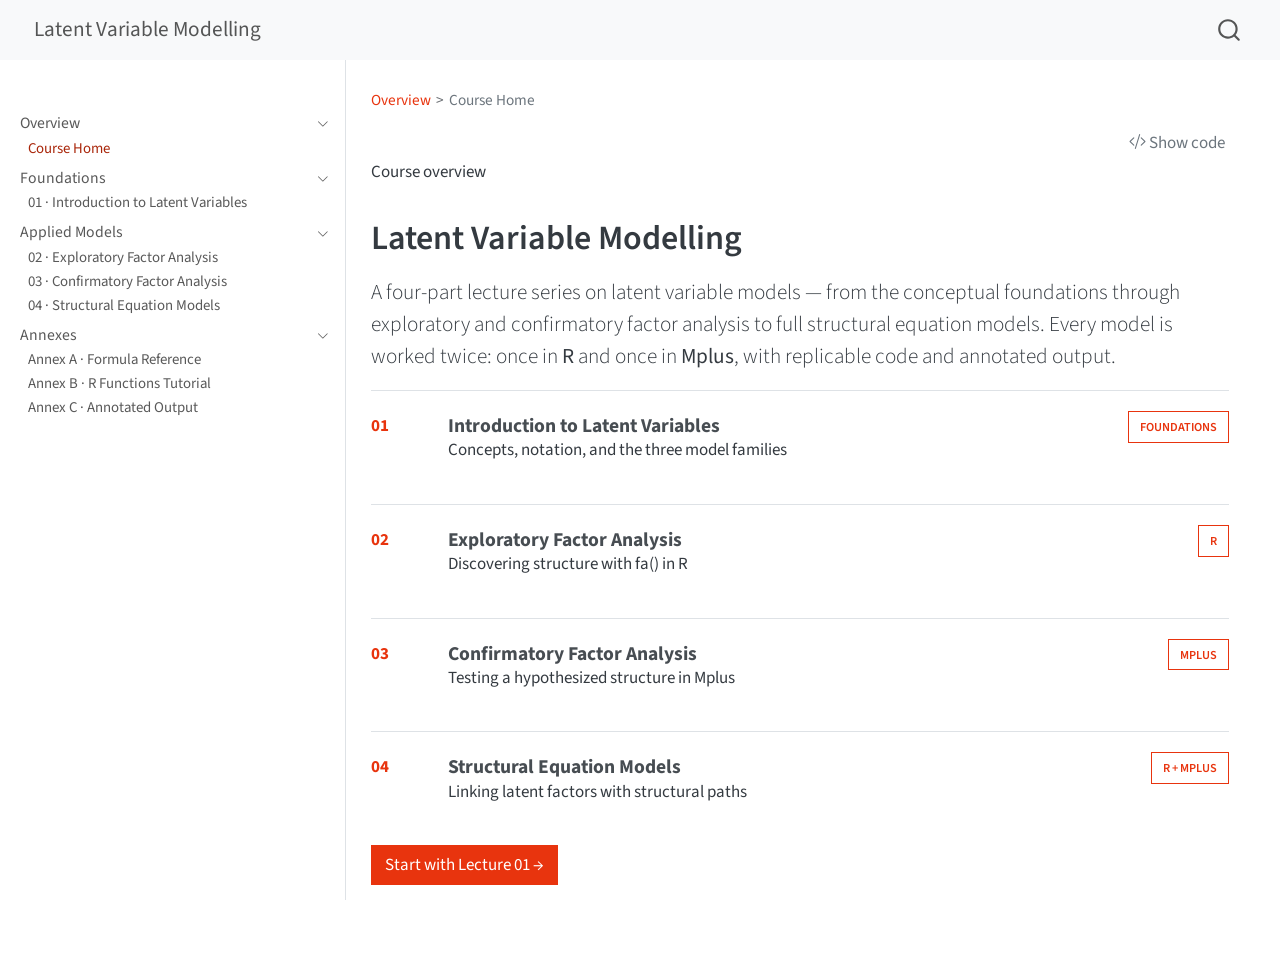
==== index.html @ f73e1066 "Built site for gh-pages" ====
<!DOCTYPE html>
<html xmlns="http://www.w3.org/1999/xhtml" lang="en" xml:lang="en"><head>

<meta charset="utf-8">
<meta name="generator" content="quarto-1.8.25">

<meta name="viewport" content="width=device-width, initial-scale=1.0, user-scalable=yes">


<title>Latent Variable Modelling</title>
<style>
code{white-space: pre-wrap;}
span.smallcaps{font-variant: small-caps;}
div.columns{display: flex; gap: min(4vw, 1.5em);}
div.column{flex: auto; overflow-x: auto;}
div.hanging-indent{margin-left: 1.5em; text-indent: -1.5em;}
ul.task-list{list-style: none;}
ul.task-list li input[type="checkbox"] {
  width: 0.8em;
  margin: 0 0.8em 0.2em -1em; /* quarto-specific, see https://github.com/quarto-dev/quarto-cli/issues/4556 */ 
  vertical-align: middle;
}
/* CSS for syntax highlighting */
html { -webkit-text-size-adjust: 100%; }
pre > code.sourceCode { white-space: pre; position: relative; }
pre > code.sourceCode > span { display: inline-block; line-height: 1.25; }
pre > code.sourceCode > span:empty { height: 1.2em; }
.sourceCode { overflow: visible; }
code.sourceCode > span { color: inherit; text-decoration: inherit; }
div.sourceCode { margin: 1em 0; }
pre.sourceCode { margin: 0; }
@media screen {
div.sourceCode { overflow: auto; }
}
@media print {
pre > code.sourceCode { white-space: pre-wrap; }
pre > code.sourceCode > span { text-indent: -5em; padding-left: 5em; }
}
pre.numberSource code
  { counter-reset: source-line 0; }
pre.numberSource code > span
  { position: relative; left: -4em; counter-increment: source-line; }
pre.numberSource code > span > a:first-child::before
  { content: counter(source-line);
    position: relative; left: -1em; text-align: right; vertical-align: baseline;
    border: none; display: inline-block;
    -webkit-touch-callout: none; -webkit-user-select: none;
    -khtml-user-select: none; -moz-user-select: none;
    -ms-user-select: none; user-select: none;
    padding: 0 4px; width: 4em;
  }
pre.numberSource { margin-left: 3em;  padding-left: 4px; }
div.sourceCode
  {   }
@media screen {
pre > code.sourceCode > span > a:first-child::before { text-decoration: underline; }
}
</style>


<script src="site_libs/quarto-nav/quarto-nav.js"></script>
<script src="site_libs/quarto-nav/headroom.min.js"></script>
<script src="site_libs/clipboard/clipboard.min.js"></script>
<script src="site_libs/quarto-search/autocomplete.umd.js"></script>
<script src="site_libs/quarto-search/fuse.min.js"></script>
<script src="site_libs/quarto-search/quarto-search.js"></script>
<meta name="quarto:offset" content="./">
<script src="site_libs/quarto-html/quarto.js" type="module"></script>
<script src="site_libs/quarto-html/tabsets/tabsets.js" type="module"></script>
<script src="site_libs/quarto-html/axe/axe-check.js" type="module"></script>
<script src="site_libs/quarto-html/popper.min.js"></script>
<script src="site_libs/quarto-html/tippy.umd.min.js"></script>
<script src="site_libs/quarto-html/anchor.min.js"></script>
<link href="site_libs/quarto-html/tippy.css" rel="stylesheet">
<link href="site_libs/quarto-html/quarto-syntax-highlighting-7b89279ff1a6dce999919e0e67d4d9ec.css" rel="stylesheet" id="quarto-text-highlighting-styles">
<script src="site_libs/bootstrap/bootstrap.min.js"></script>
<link href="site_libs/bootstrap/bootstrap-icons.css" rel="stylesheet">
<link href="site_libs/bootstrap/bootstrap-5a8a2046e66f82389673ed83b93da9f4.min.css" rel="stylesheet" append-hash="true" id="quarto-bootstrap" data-mode="light">
<script id="quarto-search-options" type="application/json">{
  "location": "navbar",
  "copy-button": false,
  "collapse-after": 3,
  "panel-placement": "end",
  "type": "overlay",
  "limit": 50,
  "keyboard-shortcut": [
    "f",
    "/",
    "s"
  ],
  "show-item-context": false,
  "language": {
    "search-no-results-text": "No results",
    "search-matching-documents-text": "matching documents",
    "search-copy-link-title": "Copy link to search",
    "search-hide-matches-text": "Hide additional matches",
    "search-more-match-text": "more match in this document",
    "search-more-matches-text": "more matches in this document",
    "search-clear-button-title": "Clear",
    "search-text-placeholder": "",
    "search-detached-cancel-button-title": "Cancel",
    "search-submit-button-title": "Submit",
    "search-label": "Search"
  }
}</script>


</head>

<body class="nav-sidebar docked nav-fixed fullcontent quarto-light">

<div id="quarto-search-results"></div>
  <header id="quarto-header" class="headroom fixed-top">
    <nav class="navbar navbar-expand-lg " data-bs-theme="dark">
      <div class="navbar-container container-fluid">
      <div class="navbar-brand-container mx-auto">
    <a href="./index.html" class="navbar-brand navbar-brand-logo">
    </a>
    <a class="navbar-brand" href="./index.html">
    <span class="navbar-title">Latent Variable Modelling</span>
    </a>
  </div>
        <div class="quarto-navbar-tools tools-end">
</div>
          <div id="quarto-search" class="" title="Search"></div>
      </div> <!-- /container-fluid -->
    </nav>
  <nav class="quarto-secondary-nav">
    <div class="container-fluid d-flex">
      <button type="button" class="quarto-btn-toggle btn" data-bs-toggle="collapse" role="button" data-bs-target=".quarto-sidebar-collapse-item" aria-controls="quarto-sidebar" aria-expanded="false" aria-label="Toggle sidebar navigation" onclick="if (window.quartoToggleHeadroom) { window.quartoToggleHeadroom(); }">
        <i class="bi bi-layout-text-sidebar-reverse"></i>
      </button>
        <nav class="quarto-page-breadcrumbs" aria-label="breadcrumb"><ol class="breadcrumb"><li class="breadcrumb-item"><a href="./index.html">Overview</a></li><li class="breadcrumb-item"><a href="./index.html">Course Home</a></li></ol></nav>
        <a class="flex-grow-1" role="navigation" data-bs-toggle="collapse" data-bs-target=".quarto-sidebar-collapse-item" aria-controls="quarto-sidebar" aria-expanded="false" aria-label="Toggle sidebar navigation" onclick="if (window.quartoToggleHeadroom) { window.quartoToggleHeadroom(); }">      
        </a>
    </div>
  </nav>
</header>
<!-- content -->
<div id="quarto-content" class="quarto-container page-columns page-rows-contents page-layout-article page-navbar">
<!-- sidebar -->
  <nav id="quarto-sidebar" class="sidebar collapse collapse-horizontal quarto-sidebar-collapse-item sidebar-navigation docked overflow-auto">
    <div class="pt-lg-2 mt-2 text-left sidebar-header">
      <a href="./index.html" class="sidebar-logo-link">
      </a>
      </div>
    <div class="sidebar-menu-container"> 
    <ul class="list-unstyled mt-1">
        <li class="sidebar-item sidebar-item-section">
      <div class="sidebar-item-container"> 
            <a class="sidebar-item-text sidebar-link text-start" data-bs-toggle="collapse" data-bs-target="#quarto-sidebar-section-1" role="navigation" aria-expanded="true">
 <span class="menu-text">Overview</span></a>
          <a class="sidebar-item-toggle text-start" data-bs-toggle="collapse" data-bs-target="#quarto-sidebar-section-1" role="navigation" aria-expanded="true" aria-label="Toggle section">
            <i class="bi bi-chevron-right ms-2"></i>
          </a> 
      </div>
      <ul id="quarto-sidebar-section-1" class="collapse list-unstyled sidebar-section depth1 show">  
          <li class="sidebar-item">
  <div class="sidebar-item-container"> 
  <a href="./index.html" class="sidebar-item-text sidebar-link active">
 <span class="menu-text">Course Home</span></a>
  </div>
</li>
      </ul>
  </li>
        <li class="sidebar-item sidebar-item-section">
      <div class="sidebar-item-container"> 
            <a class="sidebar-item-text sidebar-link text-start" data-bs-toggle="collapse" data-bs-target="#quarto-sidebar-section-2" role="navigation" aria-expanded="true">
 <span class="menu-text">Foundations</span></a>
          <a class="sidebar-item-toggle text-start" data-bs-toggle="collapse" data-bs-target="#quarto-sidebar-section-2" role="navigation" aria-expanded="true" aria-label="Toggle section">
            <i class="bi bi-chevron-right ms-2"></i>
          </a> 
      </div>
      <ul id="quarto-sidebar-section-2" class="collapse list-unstyled sidebar-section depth1 show">  
          <li class="sidebar-item">
  <div class="sidebar-item-container"> 
  <a href="./lectures/01-introduction.html" class="sidebar-item-text sidebar-link">
 <span class="menu-text">01 · Introduction to Latent Variables</span></a>
  </div>
</li>
      </ul>
  </li>
        <li class="sidebar-item sidebar-item-section">
      <div class="sidebar-item-container"> 
            <a class="sidebar-item-text sidebar-link text-start" data-bs-toggle="collapse" data-bs-target="#quarto-sidebar-section-3" role="navigation" aria-expanded="true">
 <span class="menu-text">Applied Models</span></a>
          <a class="sidebar-item-toggle text-start" data-bs-toggle="collapse" data-bs-target="#quarto-sidebar-section-3" role="navigation" aria-expanded="true" aria-label="Toggle section">
            <i class="bi bi-chevron-right ms-2"></i>
          </a> 
      </div>
      <ul id="quarto-sidebar-section-3" class="collapse list-unstyled sidebar-section depth1 show">  
          <li class="sidebar-item">
  <div class="sidebar-item-container"> 
  <a href="./lectures/02-efa.html" class="sidebar-item-text sidebar-link">
 <span class="menu-text">02 · Exploratory Factor Analysis</span></a>
  </div>
</li>
          <li class="sidebar-item">
  <div class="sidebar-item-container"> 
  <a href="./lectures/03-cfa.html" class="sidebar-item-text sidebar-link">
 <span class="menu-text">03 · Confirmatory Factor Analysis</span></a>
  </div>
</li>
          <li class="sidebar-item">
  <div class="sidebar-item-container"> 
  <a href="./lectures/04-sem.html" class="sidebar-item-text sidebar-link">
 <span class="menu-text">04 · Structural Equation Models</span></a>
  </div>
</li>
      </ul>
  </li>
        <li class="sidebar-item sidebar-item-section">
      <div class="sidebar-item-container"> 
            <a class="sidebar-item-text sidebar-link text-start" data-bs-toggle="collapse" data-bs-target="#quarto-sidebar-section-4" role="navigation" aria-expanded="true">
 <span class="menu-text">Annexes</span></a>
          <a class="sidebar-item-toggle text-start" data-bs-toggle="collapse" data-bs-target="#quarto-sidebar-section-4" role="navigation" aria-expanded="true" aria-label="Toggle section">
            <i class="bi bi-chevron-right ms-2"></i>
          </a> 
      </div>
      <ul id="quarto-sidebar-section-4" class="collapse list-unstyled sidebar-section depth1 show">  
          <li class="sidebar-item">
  <div class="sidebar-item-container"> 
  <a href="./annexes/a-formulas.html" class="sidebar-item-text sidebar-link">
 <span class="menu-text">Annex A · Formula Reference</span></a>
  </div>
</li>
          <li class="sidebar-item">
  <div class="sidebar-item-container"> 
  <a href="./annexes/b-r-functions.html" class="sidebar-item-text sidebar-link">
 <span class="menu-text">Annex B · R Functions Tutorial</span></a>
  </div>
</li>
          <li class="sidebar-item">
  <div class="sidebar-item-container"> 
  <a href="./annexes/c-annotated-output.html" class="sidebar-item-text sidebar-link">
 <span class="menu-text">Annex C · Annotated Output</span></a>
  </div>
</li>
      </ul>
  </li>
    </ul>
    </div>
</nav>
<div id="quarto-sidebar-glass" class="quarto-sidebar-collapse-item" data-bs-toggle="collapse" data-bs-target=".quarto-sidebar-collapse-item"></div>
<!-- margin-sidebar -->
    
<!-- main -->
<main class="content" id="quarto-document-content"><header id="title-block-header" class="quarto-title-block"><nav class="quarto-page-breadcrumbs quarto-title-breadcrumbs d-none d-lg-block" aria-label="breadcrumb"><ol class="breadcrumb"><li class="breadcrumb-item"><a href="./index.html">Overview</a></li><li class="breadcrumb-item"><a href="./index.html">Course Home</a></li></ol></nav><h1 class="title display-7"></h1></header><div class="quarto-title-block"><div class="quarto-title-tools-only"><button type="button" class="btn code-tools-button" id="quarto-code-tools-source"><i class="bi"></i> Show code</button></div></div>




<p><span class="kicker">Course overview</span></p>
<section id="latent-variable-modelling" class="level1 course-title unnumbered">
<h1 class="course-title unnumbered">Latent Variable Modelling</h1>
<div class="lead">
<p>A four-part lecture series on latent variable models — from the conceptual foundations through exploratory and confirmatory factor analysis to full structural equation models. Every model is worked twice: once in <strong>R</strong> and once in <strong>Mplus</strong>, with replicable code and annotated output.</p>
</div>
<div class="lecture-list">
<div class="lecture">
<p><span class="lecture-num">01</span></p>
<section id="introduction-to-latent-variables" class="level4 lecture-body">
<h4 class="anchored" data-anchor-id="introduction-to-latent-variables"><a href="./lectures/01-introduction.html">Introduction to Latent Variables</a></h4>
<p>Concepts, notation, and the three model families</p>
</section>
<p><span class="tag">Foundations</span></p>
</div>
<div class="lecture">
<p><span class="lecture-num">02</span></p>
<section id="exploratory-factor-analysis" class="level4 lecture-body">
<h4 class="anchored" data-anchor-id="exploratory-factor-analysis"><a href="./lectures/02-efa.html">Exploratory Factor Analysis</a></h4>
<p>Discovering structure with fa() in R</p>
</section>
<p><span class="tag">R</span></p>
</div>
<div class="lecture">
<p><span class="lecture-num">03</span></p>
<section id="confirmatory-factor-analysis" class="level4 lecture-body">
<h4 class="anchored" data-anchor-id="confirmatory-factor-analysis"><a href="./lectures/03-cfa.html">Confirmatory Factor Analysis</a></h4>
<p>Testing a hypothesized structure in Mplus</p>
</section>
<p><span class="tag">Mplus</span></p>
</div>
<div class="lecture">
<p><span class="lecture-num">04</span></p>
<section id="structural-equation-models" class="level4 lecture-body">
<h4 class="anchored" data-anchor-id="structural-equation-models"><a href="./lectures/04-sem.html">Structural Equation Models</a></h4>
<p>Linking latent factors with structural paths</p>
</section>
<p><span class="tag">R + Mplus</span></p>
</div>
</div>
<p><a href="./lectures/01-introduction.html" class="btn btn-primary">Start with Lecture 01 →</a></p>


<!-- -->

</section>

</main> <!-- /main -->
<script id="quarto-html-after-body" type="application/javascript">
  window.document.addEventListener("DOMContentLoaded", function (event) {
    const icon = "";
    const anchorJS = new window.AnchorJS();
    anchorJS.options = {
      placement: 'right',
      icon: icon
    };
    anchorJS.add('.anchored');
    const isCodeAnnotation = (el) => {
      for (const clz of el.classList) {
        if (clz.startsWith('code-annotation-')) {                     
          return true;
        }
      }
      return false;
    }
    const onCopySuccess = function(e) {
      // button target
      const button = e.trigger;
      // don't keep focus
      button.blur();
      // flash "checked"
      button.classList.add('code-copy-button-checked');
      var currentTitle = button.getAttribute("title");
      button.setAttribute("title", "Copied!");
      let tooltip;
      if (window.bootstrap) {
        button.setAttribute("data-bs-toggle", "tooltip");
        button.setAttribute("data-bs-placement", "left");
        button.setAttribute("data-bs-title", "Copied!");
        tooltip = new bootstrap.Tooltip(button, 
          { trigger: "manual", 
            customClass: "code-copy-button-tooltip",
            offset: [0, -8]});
        tooltip.show();    
      }
      setTimeout(function() {
        if (tooltip) {
          tooltip.hide();
          button.removeAttribute("data-bs-title");
          button.removeAttribute("data-bs-toggle");
          button.removeAttribute("data-bs-placement");
        }
        button.setAttribute("title", currentTitle);
        button.classList.remove('code-copy-button-checked');
      }, 1000);
      // clear code selection
      e.clearSelection();
    }
    const getTextToCopy = function(trigger) {
      const outerScaffold = trigger.parentElement.cloneNode(true);
      const codeEl = outerScaffold.querySelector('code');
      for (const childEl of codeEl.children) {
        if (isCodeAnnotation(childEl)) {
          childEl.remove();
        }
      }
      return codeEl.innerText;
    }
    const clipboard = new window.ClipboardJS('.code-copy-button:not([data-in-quarto-modal])', {
      text: getTextToCopy
    });
    clipboard.on('success', onCopySuccess);
    if (window.document.getElementById('quarto-embedded-source-code-modal')) {
      const clipboardModal = new window.ClipboardJS('.code-copy-button[data-in-quarto-modal]', {
        text: getTextToCopy,
        container: window.document.getElementById('quarto-embedded-source-code-modal')
      });
      clipboardModal.on('success', onCopySuccess);
    }
    const viewSource = window.document.getElementById('quarto-view-source') ||
                       window.document.getElementById('quarto-code-tools-source');
    if (viewSource) {
      const sourceUrl = viewSource.getAttribute("data-quarto-source-url");
      viewSource.addEventListener("click", function(e) {
        if (sourceUrl) {
          // rstudio viewer pane
          if (/\bcapabilities=\b/.test(window.location)) {
            window.open(sourceUrl);
          } else {
            window.location.href = sourceUrl;
          }
        } else {
          const modal = new bootstrap.Modal(document.getElementById('quarto-embedded-source-code-modal'));
          modal.show();
        }
        return false;
      });
    }
    function toggleCodeHandler(show) {
      return function(e) {
        const detailsSrc = window.document.querySelectorAll(".cell > details > .sourceCode");
        for (let i=0; i<detailsSrc.length; i++) {
          const details = detailsSrc[i].parentElement;
          if (show) {
            details.open = true;
          } else {
            details.removeAttribute("open");
          }
        }
        const cellCodeDivs = window.document.querySelectorAll(".cell > .sourceCode");
        const fromCls = show ? "hidden" : "unhidden";
        const toCls = show ? "unhidden" : "hidden";
        for (let i=0; i<cellCodeDivs.length; i++) {
          const codeDiv = cellCodeDivs[i];
          if (codeDiv.classList.contains(fromCls)) {
            codeDiv.classList.remove(fromCls);
            codeDiv.classList.add(toCls);
          } 
        }
        return false;
      }
    }
    const hideAllCode = window.document.getElementById("quarto-hide-all-code");
    if (hideAllCode) {
      hideAllCode.addEventListener("click", toggleCodeHandler(false));
    }
    const showAllCode = window.document.getElementById("quarto-show-all-code");
    if (showAllCode) {
      showAllCode.addEventListener("click", toggleCodeHandler(true));
    }
      var localhostRegex = new RegExp(/^(?:http|https):\/\/localhost\:?[0-9]*\//);
      var mailtoRegex = new RegExp(/^mailto:/);
        var filterRegex = new RegExp('/' + window.location.host + '/');
      var isInternal = (href) => {
          return filterRegex.test(href) || localhostRegex.test(href) || mailtoRegex.test(href);
      }
      // Inspect non-navigation links and adorn them if external
     var links = window.document.querySelectorAll('a[href]:not(.nav-link):not(.navbar-brand):not(.toc-action):not(.sidebar-link):not(.sidebar-item-toggle):not(.pagination-link):not(.no-external):not([aria-hidden]):not(.dropdown-item):not(.quarto-navigation-tool):not(.about-link)');
      for (var i=0; i<links.length; i++) {
        const link = links[i];
        if (!isInternal(link.href)) {
          // undo the damage that might have been done by quarto-nav.js in the case of
          // links that we want to consider external
          if (link.dataset.originalHref !== undefined) {
            link.href = link.dataset.originalHref;
          }
        }
      }
    function tippyHover(el, contentFn, onTriggerFn, onUntriggerFn) {
      const config = {
        allowHTML: true,
        maxWidth: 500,
        delay: 100,
        arrow: false,
        appendTo: function(el) {
            return el.parentElement;
        },
        interactive: true,
        interactiveBorder: 10,
        theme: 'quarto',
        placement: 'bottom-start',
      };
      if (contentFn) {
        config.content = contentFn;
      }
      if (onTriggerFn) {
        config.onTrigger = onTriggerFn;
      }
      if (onUntriggerFn) {
        config.onUntrigger = onUntriggerFn;
      }
      window.tippy(el, config); 
    }
    const noterefs = window.document.querySelectorAll('a[role="doc-noteref"]');
    for (var i=0; i<noterefs.length; i++) {
      const ref = noterefs[i];
      tippyHover(ref, function() {
        // use id or data attribute instead here
        let href = ref.getAttribute('data-footnote-href') || ref.getAttribute('href');
        try { href = new URL(href).hash; } catch {}
        const id = href.replace(/^#\/?/, "");
        const note = window.document.getElementById(id);
        if (note) {
          return note.innerHTML;
        } else {
          return "";
        }
      });
    }
    const xrefs = window.document.querySelectorAll('a.quarto-xref');
    const processXRef = (id, note) => {
      // Strip column container classes
      const stripColumnClz = (el) => {
        el.classList.remove("page-full", "page-columns");
        if (el.children) {
          for (const child of el.children) {
            stripColumnClz(child);
          }
        }
      }
      stripColumnClz(note)
      if (id === null || id.startsWith('sec-')) {
        // Special case sections, only their first couple elements
        const container = document.createElement("div");
        if (note.children && note.children.length > 2) {
          container.appendChild(note.children[0].cloneNode(true));
          for (let i = 1; i < note.children.length; i++) {
            const child = note.children[i];
            if (child.tagName === "P" && child.innerText === "") {
              continue;
            } else {
              container.appendChild(child.cloneNode(true));
              break;
            }
          }
          if (window.Quarto?.typesetMath) {
            window.Quarto.typesetMath(container);
          }
          return container.innerHTML
        } else {
          if (window.Quarto?.typesetMath) {
            window.Quarto.typesetMath(note);
          }
          return note.innerHTML;
        }
      } else {
        // Remove any anchor links if they are present
        const anchorLink = note.querySelector('a.anchorjs-link');
        if (anchorLink) {
          anchorLink.remove();
        }
        if (window.Quarto?.typesetMath) {
          window.Quarto.typesetMath(note);
        }
        if (note.classList.contains("callout")) {
          return note.outerHTML;
        } else {
          return note.innerHTML;
        }
      }
    }
    for (var i=0; i<xrefs.length; i++) {
      const xref = xrefs[i];
      tippyHover(xref, undefined, function(instance) {
        instance.disable();
        let url = xref.getAttribute('href');
        let hash = undefined; 
        if (url.startsWith('#')) {
          hash = url;
        } else {
          try { hash = new URL(url).hash; } catch {}
        }
        if (hash) {
          const id = hash.replace(/^#\/?/, "");
          const note = window.document.getElementById(id);
          if (note !== null) {
            try {
              const html = processXRef(id, note.cloneNode(true));
              instance.setContent(html);
            } finally {
              instance.enable();
              instance.show();
            }
          } else {
            // See if we can fetch this
            fetch(url.split('#')[0])
            .then(res => res.text())
            .then(html => {
              const parser = new DOMParser();
              const htmlDoc = parser.parseFromString(html, "text/html");
              const note = htmlDoc.getElementById(id);
              if (note !== null) {
                const html = processXRef(id, note);
                instance.setContent(html);
              } 
            }).finally(() => {
              instance.enable();
              instance.show();
            });
          }
        } else {
          // See if we can fetch a full url (with no hash to target)
          // This is a special case and we should probably do some content thinning / targeting
          fetch(url)
          .then(res => res.text())
          .then(html => {
            const parser = new DOMParser();
            const htmlDoc = parser.parseFromString(html, "text/html");
            const note = htmlDoc.querySelector('main.content');
            if (note !== null) {
              // This should only happen for chapter cross references
              // (since there is no id in the URL)
              // remove the first header
              if (note.children.length > 0 && note.children[0].tagName === "HEADER") {
                note.children[0].remove();
              }
              const html = processXRef(null, note);
              instance.setContent(html);
            } 
          }).finally(() => {
            instance.enable();
            instance.show();
          });
        }
      }, function(instance) {
      });
    }
        let selectedAnnoteEl;
        const selectorForAnnotation = ( cell, annotation) => {
          let cellAttr = 'data-code-cell="' + cell + '"';
          let lineAttr = 'data-code-annotation="' +  annotation + '"';
          const selector = 'span[' + cellAttr + '][' + lineAttr + ']';
          return selector;
        }
        const selectCodeLines = (annoteEl) => {
          const doc = window.document;
          const targetCell = annoteEl.getAttribute("data-target-cell");
          const targetAnnotation = annoteEl.getAttribute("data-target-annotation");
          const annoteSpan = window.document.querySelector(selectorForAnnotation(targetCell, targetAnnotation));
          const lines = annoteSpan.getAttribute("data-code-lines").split(",");
          const lineIds = lines.map((line) => {
            return targetCell + "-" + line;
          })
          let top = null;
          let height = null;
          let parent = null;
          if (lineIds.length > 0) {
              //compute the position of the single el (top and bottom and make a div)
              const el = window.document.getElementById(lineIds[0]);
              top = el.offsetTop;
              height = el.offsetHeight;
              parent = el.parentElement.parentElement;
            if (lineIds.length > 1) {
              const lastEl = window.document.getElementById(lineIds[lineIds.length - 1]);
              const bottom = lastEl.offsetTop + lastEl.offsetHeight;
              height = bottom - top;
            }
            if (top !== null && height !== null && parent !== null) {
              // cook up a div (if necessary) and position it 
              let div = window.document.getElementById("code-annotation-line-highlight");
              if (div === null) {
                div = window.document.createElement("div");
                div.setAttribute("id", "code-annotation-line-highlight");
                div.style.position = 'absolute';
                parent.appendChild(div);
              }
              div.style.top = top - 2 + "px";
              div.style.height = height + 4 + "px";
              div.style.left = 0;
              let gutterDiv = window.document.getElementById("code-annotation-line-highlight-gutter");
              if (gutterDiv === null) {
                gutterDiv = window.document.createElement("div");
                gutterDiv.setAttribute("id", "code-annotation-line-highlight-gutter");
                gutterDiv.style.position = 'absolute';
                const codeCell = window.document.getElementById(targetCell);
                const gutter = codeCell.querySelector('.code-annotation-gutter');
                gutter.appendChild(gutterDiv);
              }
              gutterDiv.style.top = top - 2 + "px";
              gutterDiv.style.height = height + 4 + "px";
            }
            selectedAnnoteEl = annoteEl;
          }
        };
        const unselectCodeLines = () => {
          const elementsIds = ["code-annotation-line-highlight", "code-annotation-line-highlight-gutter"];
          elementsIds.forEach((elId) => {
            const div = window.document.getElementById(elId);
            if (div) {
              div.remove();
            }
          });
          selectedAnnoteEl = undefined;
        };
          // Handle positioning of the toggle
      window.addEventListener(
        "resize",
        throttle(() => {
          elRect = undefined;
          if (selectedAnnoteEl) {
            selectCodeLines(selectedAnnoteEl);
          }
        }, 10)
      );
      function throttle(fn, ms) {
      let throttle = false;
      let timer;
        return (...args) => {
          if(!throttle) { // first call gets through
              fn.apply(this, args);
              throttle = true;
          } else { // all the others get throttled
              if(timer) clearTimeout(timer); // cancel #2
              timer = setTimeout(() => {
                fn.apply(this, args);
                timer = throttle = false;
              }, ms);
          }
        };
      }
        // Attach click handler to the DT
        const annoteDls = window.document.querySelectorAll('dt[data-target-cell]');
        for (const annoteDlNode of annoteDls) {
          annoteDlNode.addEventListener('click', (event) => {
            const clickedEl = event.target;
            if (clickedEl !== selectedAnnoteEl) {
              unselectCodeLines();
              const activeEl = window.document.querySelector('dt[data-target-cell].code-annotation-active');
              if (activeEl) {
                activeEl.classList.remove('code-annotation-active');
              }
              selectCodeLines(clickedEl);
              clickedEl.classList.add('code-annotation-active');
            } else {
              // Unselect the line
              unselectCodeLines();
              clickedEl.classList.remove('code-annotation-active');
            }
          });
        }
    const findCites = (el) => {
      const parentEl = el.parentElement;
      if (parentEl) {
        const cites = parentEl.dataset.cites;
        if (cites) {
          return {
            el,
            cites: cites.split(' ')
          };
        } else {
          return findCites(el.parentElement)
        }
      } else {
        return undefined;
      }
    };
    var bibliorefs = window.document.querySelectorAll('a[role="doc-biblioref"]');
    for (var i=0; i<bibliorefs.length; i++) {
      const ref = bibliorefs[i];
      const citeInfo = findCites(ref);
      if (citeInfo) {
        tippyHover(citeInfo.el, function() {
          var popup = window.document.createElement('div');
          citeInfo.cites.forEach(function(cite) {
            var citeDiv = window.document.createElement('div');
            citeDiv.classList.add('hanging-indent');
            citeDiv.classList.add('csl-entry');
            var biblioDiv = window.document.getElementById('ref-' + cite);
            if (biblioDiv) {
              citeDiv.innerHTML = biblioDiv.innerHTML;
            }
            popup.appendChild(citeDiv);
          });
          return popup.innerHTML;
        });
      }
    }
  });
  </script><div class="modal fade" id="quarto-embedded-source-code-modal" tabindex="-1" aria-labelledby="quarto-embedded-source-code-modal-label" aria-hidden="true"><div class="modal-dialog modal-dialog-scrollable"><div class="modal-content"><div class="modal-header"><h5 class="modal-title" id="quarto-embedded-source-code-modal-label">Source Code</h5><button class="btn-close" data-bs-dismiss="modal"></button></div><div class="modal-body"><div class="">
<div class="code-copy-outer-scaffold"><div class="sourceCode" id="cb1" data-shortcodes="false"><pre class="sourceCode markdown code-with-copy"><code class="sourceCode markdown"><span id="cb1-1"><a href="#cb1-1" aria-hidden="true" tabindex="-1"></a><span class="co">---</span></span>
<span id="cb1-2"><a href="#cb1-2" aria-hidden="true" tabindex="-1"></a><span class="an">toc:</span><span class="co"> false</span></span>
<span id="cb1-3"><a href="#cb1-3" aria-hidden="true" tabindex="-1"></a><span class="co">---</span></span>
<span id="cb1-4"><a href="#cb1-4" aria-hidden="true" tabindex="-1"></a></span>
<span id="cb1-5"><a href="#cb1-5" aria-hidden="true" tabindex="-1"></a><span class="co">[</span><span class="ot">Course overview</span><span class="co">]</span>{.kicker}</span>
<span id="cb1-6"><a href="#cb1-6" aria-hidden="true" tabindex="-1"></a></span>
<span id="cb1-7"><a href="#cb1-7" aria-hidden="true" tabindex="-1"></a><span class="fu"># Latent Variable Modelling {.course-title .unnumbered}</span></span>
<span id="cb1-8"><a href="#cb1-8" aria-hidden="true" tabindex="-1"></a></span>
<span id="cb1-9"><a href="#cb1-9" aria-hidden="true" tabindex="-1"></a>::: {.lead}</span>
<span id="cb1-10"><a href="#cb1-10" aria-hidden="true" tabindex="-1"></a>A four-part lecture series on latent variable models — from the conceptual</span>
<span id="cb1-11"><a href="#cb1-11" aria-hidden="true" tabindex="-1"></a>foundations through exploratory and confirmatory factor analysis to full</span>
<span id="cb1-12"><a href="#cb1-12" aria-hidden="true" tabindex="-1"></a>structural equation models. Every model is worked twice: once in **R** and once</span>
<span id="cb1-13"><a href="#cb1-13" aria-hidden="true" tabindex="-1"></a>in **Mplus**, with replicable code and annotated output.</span>
<span id="cb1-14"><a href="#cb1-14" aria-hidden="true" tabindex="-1"></a>:::</span>
<span id="cb1-15"><a href="#cb1-15" aria-hidden="true" tabindex="-1"></a></span>
<span id="cb1-16"><a href="#cb1-16" aria-hidden="true" tabindex="-1"></a>::: {.lecture-list}</span>
<span id="cb1-17"><a href="#cb1-17" aria-hidden="true" tabindex="-1"></a></span>
<span id="cb1-18"><a href="#cb1-18" aria-hidden="true" tabindex="-1"></a>:::: {.lecture}</span>
<span id="cb1-19"><a href="#cb1-19" aria-hidden="true" tabindex="-1"></a><span class="co">[</span><span class="ot">01</span><span class="co">]</span>{.lecture-num}</span>
<span id="cb1-20"><a href="#cb1-20" aria-hidden="true" tabindex="-1"></a></span>
<span id="cb1-21"><a href="#cb1-21" aria-hidden="true" tabindex="-1"></a>::: {.lecture-body}</span>
<span id="cb1-22"><a href="#cb1-22" aria-hidden="true" tabindex="-1"></a><span class="fu">#### [Introduction to Latent Variables](lectures/01-introduction.qmd)</span></span>
<span id="cb1-23"><a href="#cb1-23" aria-hidden="true" tabindex="-1"></a>Concepts, notation, and the three model families</span>
<span id="cb1-24"><a href="#cb1-24" aria-hidden="true" tabindex="-1"></a>:::</span>
<span id="cb1-25"><a href="#cb1-25" aria-hidden="true" tabindex="-1"></a></span>
<span id="cb1-26"><a href="#cb1-26" aria-hidden="true" tabindex="-1"></a><span class="co">[</span><span class="ot">Foundations</span><span class="co">]</span>{.tag}</span>
<span id="cb1-27"><a href="#cb1-27" aria-hidden="true" tabindex="-1"></a>::::</span>
<span id="cb1-28"><a href="#cb1-28" aria-hidden="true" tabindex="-1"></a></span>
<span id="cb1-29"><a href="#cb1-29" aria-hidden="true" tabindex="-1"></a>:::: {.lecture}</span>
<span id="cb1-30"><a href="#cb1-30" aria-hidden="true" tabindex="-1"></a><span class="co">[</span><span class="ot">02</span><span class="co">]</span>{.lecture-num}</span>
<span id="cb1-31"><a href="#cb1-31" aria-hidden="true" tabindex="-1"></a></span>
<span id="cb1-32"><a href="#cb1-32" aria-hidden="true" tabindex="-1"></a>::: {.lecture-body}</span>
<span id="cb1-33"><a href="#cb1-33" aria-hidden="true" tabindex="-1"></a><span class="fu">#### [Exploratory Factor Analysis](lectures/02-efa.qmd)</span></span>
<span id="cb1-34"><a href="#cb1-34" aria-hidden="true" tabindex="-1"></a>Discovering structure with fa() in R</span>
<span id="cb1-35"><a href="#cb1-35" aria-hidden="true" tabindex="-1"></a>:::</span>
<span id="cb1-36"><a href="#cb1-36" aria-hidden="true" tabindex="-1"></a></span>
<span id="cb1-37"><a href="#cb1-37" aria-hidden="true" tabindex="-1"></a><span class="co">[</span><span class="ot">R</span><span class="co">]</span>{.tag}</span>
<span id="cb1-38"><a href="#cb1-38" aria-hidden="true" tabindex="-1"></a>::::</span>
<span id="cb1-39"><a href="#cb1-39" aria-hidden="true" tabindex="-1"></a></span>
<span id="cb1-40"><a href="#cb1-40" aria-hidden="true" tabindex="-1"></a>:::: {.lecture}</span>
<span id="cb1-41"><a href="#cb1-41" aria-hidden="true" tabindex="-1"></a><span class="co">[</span><span class="ot">03</span><span class="co">]</span>{.lecture-num}</span>
<span id="cb1-42"><a href="#cb1-42" aria-hidden="true" tabindex="-1"></a></span>
<span id="cb1-43"><a href="#cb1-43" aria-hidden="true" tabindex="-1"></a>::: {.lecture-body}</span>
<span id="cb1-44"><a href="#cb1-44" aria-hidden="true" tabindex="-1"></a><span class="fu">#### [Confirmatory Factor Analysis](lectures/03-cfa.qmd)</span></span>
<span id="cb1-45"><a href="#cb1-45" aria-hidden="true" tabindex="-1"></a>Testing a hypothesized structure in Mplus</span>
<span id="cb1-46"><a href="#cb1-46" aria-hidden="true" tabindex="-1"></a>:::</span>
<span id="cb1-47"><a href="#cb1-47" aria-hidden="true" tabindex="-1"></a></span>
<span id="cb1-48"><a href="#cb1-48" aria-hidden="true" tabindex="-1"></a><span class="co">[</span><span class="ot">Mplus</span><span class="co">]</span>{.tag}</span>
<span id="cb1-49"><a href="#cb1-49" aria-hidden="true" tabindex="-1"></a>::::</span>
<span id="cb1-50"><a href="#cb1-50" aria-hidden="true" tabindex="-1"></a></span>
<span id="cb1-51"><a href="#cb1-51" aria-hidden="true" tabindex="-1"></a>:::: {.lecture}</span>
<span id="cb1-52"><a href="#cb1-52" aria-hidden="true" tabindex="-1"></a><span class="co">[</span><span class="ot">04</span><span class="co">]</span>{.lecture-num}</span>
<span id="cb1-53"><a href="#cb1-53" aria-hidden="true" tabindex="-1"></a></span>
<span id="cb1-54"><a href="#cb1-54" aria-hidden="true" tabindex="-1"></a>::: {.lecture-body}</span>
<span id="cb1-55"><a href="#cb1-55" aria-hidden="true" tabindex="-1"></a><span class="fu">#### [Structural Equation Models](lectures/04-sem.qmd)</span></span>
<span id="cb1-56"><a href="#cb1-56" aria-hidden="true" tabindex="-1"></a>Linking latent factors with structural paths</span>
<span id="cb1-57"><a href="#cb1-57" aria-hidden="true" tabindex="-1"></a>:::</span>
<span id="cb1-58"><a href="#cb1-58" aria-hidden="true" tabindex="-1"></a></span>
<span id="cb1-59"><a href="#cb1-59" aria-hidden="true" tabindex="-1"></a><span class="co">[</span><span class="ot">R + Mplus</span><span class="co">]</span>{.tag}</span>
<span id="cb1-60"><a href="#cb1-60" aria-hidden="true" tabindex="-1"></a>::::</span>
<span id="cb1-61"><a href="#cb1-61" aria-hidden="true" tabindex="-1"></a></span>
<span id="cb1-62"><a href="#cb1-62" aria-hidden="true" tabindex="-1"></a>:::</span>
<span id="cb1-63"><a href="#cb1-63" aria-hidden="true" tabindex="-1"></a></span>
<span id="cb1-64"><a href="#cb1-64" aria-hidden="true" tabindex="-1"></a><span class="dt">&lt;</span><span class="kw">a</span><span class="ot"> href</span><span class="op">=</span><span class="st">"lectures/01-introduction.qmd"</span><span class="ot"> class</span><span class="op">=</span><span class="st">"btn btn-primary"</span><span class="dt">&gt;</span>Start with Lecture 01 →<span class="dt">&lt;/</span><span class="kw">a</span><span class="dt">&gt;</span></span></code></pre></div><button title="Copy to Clipboard" class="code-copy-button" data-in-quarto-modal=""><i class="bi"></i></button></div>
</div></div></div></div></div>
</div> <!-- /content -->




</body></html>
---- site_libs/quarto-html/tippy.css ----
.tippy-box[data-animation=fade][data-state=hidden]{opacity:0}[data-tippy-root]{max-width:calc(100vw - 10px)}.tippy-box{position:relative;background-color:#333;color:#fff;border-radius:4px;font-size:14px;line-height:1.4;white-space:normal;outline:0;transition-property:transform,visibility,opacity}.tippy-box[data-placement^=top]>.tippy-arrow{bottom:0}.tippy-box[data-placement^=top]>.tippy-arrow:before{bottom:-7px;left:0;border-width:8px 8px 0;border-top-color:initial;transform-origin:center top}.tippy-box[data-placement^=bottom]>.tippy-arrow{top:0}.tippy-box[data-placement^=bottom]>.tippy-arrow:before{top:-7px;left:0;border-width:0 8px 8px;border-bottom-color:initial;transform-origin:center bottom}.tippy-box[data-placement^=left]>.tippy-arrow{right:0}.tippy-box[data-placement^=left]>.tippy-arrow:before{border-width:8px 0 8px 8px;border-left-color:initial;right:-7px;transform-origin:center left}.tippy-box[data-placement^=right]>.tippy-arrow{left:0}.tippy-box[data-placement^=right]>.tippy-arrow:before{left:-7px;border-width:8px 8px 8px 0;border-right-color:initial;transform-origin:center right}.tippy-box[data-inertia][data-state=visible]{transition-timing-function:cubic-bezier(.54,1.5,.38,1.11)}.tippy-arrow{width:16px;height:16px;color:#333}.tippy-arrow:before{content:"";position:absolute;border-color:transparent;border-style:solid}.tippy-content{position:relative;padding:5px 9px;z-index:1}
---- site_libs/quarto-html/quarto-syntax-highlighting-7b89279ff1a6dce999919e0e67d4d9ec.css ----
/* quarto syntax highlight colors */
:root {
  --quarto-hl-ot-color: #003B4F;
  --quarto-hl-at-color: #657422;
  --quarto-hl-ss-color: #20794D;
  --quarto-hl-an-color: #5E5E5E;
  --quarto-hl-fu-color: #4758AB;
  --quarto-hl-st-color: #20794D;
  --quarto-hl-cf-color: #003B4F;
  --quarto-hl-op-color: #5E5E5E;
  --quarto-hl-er-color: #AD0000;
  --quarto-hl-bn-color: #AD0000;
  --quarto-hl-al-color: #AD0000;
  --quarto-hl-va-color: #111111;
  --quarto-hl-bu-color: inherit;
  --quarto-hl-ex-color: inherit;
  --quarto-hl-pp-color: #AD0000;
  --quarto-hl-in-color: #5E5E5E;
  --quarto-hl-vs-color: #20794D;
  --quarto-hl-wa-color: #5E5E5E;
  --quarto-hl-do-color: #5E5E5E;
  --quarto-hl-im-color: #00769E;
  --quarto-hl-ch-color: #20794D;
  --quarto-hl-dt-color: #AD0000;
  --quarto-hl-fl-color: #AD0000;
  --quarto-hl-co-color: #5E5E5E;
  --quarto-hl-cv-color: #5E5E5E;
  --quarto-hl-cn-color: #8f5902;
  --quarto-hl-sc-color: #5E5E5E;
  --quarto-hl-dv-color: #AD0000;
  --quarto-hl-kw-color: #003B4F;
}

/* other quarto variables */
:root {
  --quarto-font-monospace: SFMono-Regular, Menlo, Monaco, Consolas, "Liberation Mono", "Courier New", monospace;
}

/* syntax highlight based on Pandoc's rules */
pre > code.sourceCode > span {
  color: #003B4F;
}

code.sourceCode > span {
  color: #003B4F;
}

div.sourceCode,
div.sourceCode pre.sourceCode {
  color: #003B4F;
}

/* Normal */
code span {
  color: #003B4F;
}

/* Alert */
code span.al {
  color: #AD0000;
  font-style: inherit;
}

/* Annotation */
code span.an {
  color: #5E5E5E;
  font-style: inherit;
}

/* Attribute */
code span.at {
  color: #657422;
  font-style: inherit;
}

/* BaseN */
code span.bn {
  color: #AD0000;
  font-style: inherit;
}

/* BuiltIn */
code span.bu {
  font-style: inherit;
}

/* ControlFlow */
code span.cf {
  color: #003B4F;
  font-weight: bold;
  font-style: inherit;
}

/* Char */
code span.ch {
  color: #20794D;
  font-style: inherit;
}

/* Constant */
code span.cn {
  color: #8f5902;
  font-style: inherit;
}

/* Comment */
code span.co {
  color: #5E5E5E;
  font-style: inherit;
}

/* CommentVar */
code span.cv {
  color: #5E5E5E;
  font-style: italic;
}

/* Documentation */
code span.do {
  color: #5E5E5E;
  font-style: italic;
}

/* DataType */
code span.dt {
  color: #AD0000;
  font-style: inherit;
}

/* DecVal */
code span.dv {
  color: #AD0000;
  font-style: inherit;
}

/* Error */
code span.er {
  color: #AD0000;
  font-style: inherit;
}

/* Extension */
code span.ex {
  font-style: inherit;
}

/* Float */
code span.fl {
  color: #AD0000;
  font-style: inherit;
}

/* Function */
code span.fu {
  color: #4758AB;
  font-style: inherit;
}

/* Import */
code span.im {
  color: #00769E;
  font-style: inherit;
}

/* Information */
code span.in {
  color: #5E5E5E;
  font-style: inherit;
}

/* Keyword */
code span.kw {
  color: #003B4F;
  font-weight: bold;
  font-style: inherit;
}

/* Operator */
code span.op {
  color: #5E5E5E;
  font-style: inherit;
}

/* Other */
code span.ot {
  color: #003B4F;
  font-style: inherit;
}

/* Preprocessor */
code span.pp {
  color: #AD0000;
  font-style: inherit;
}

/* SpecialChar */
code span.sc {
  color: #5E5E5E;
  font-style: inherit;
}

/* SpecialString */
code span.ss {
  color: #20794D;
  font-style: inherit;
}

/* String */
code span.st {
  color: #20794D;
  font-style: inherit;
}

/* Variable */
code span.va {
  color: #111111;
  font-style: inherit;
}

/* VerbatimString */
code span.vs {
  color: #20794D;
  font-style: inherit;
}

/* Warning */
code span.wa {
  color: #5E5E5E;
  font-style: italic;
}

.prevent-inlining {
  content: "</";
}

/*# sourceMappingURL=3944bc705cfaf4c80e56f77c5205168a.css.map */
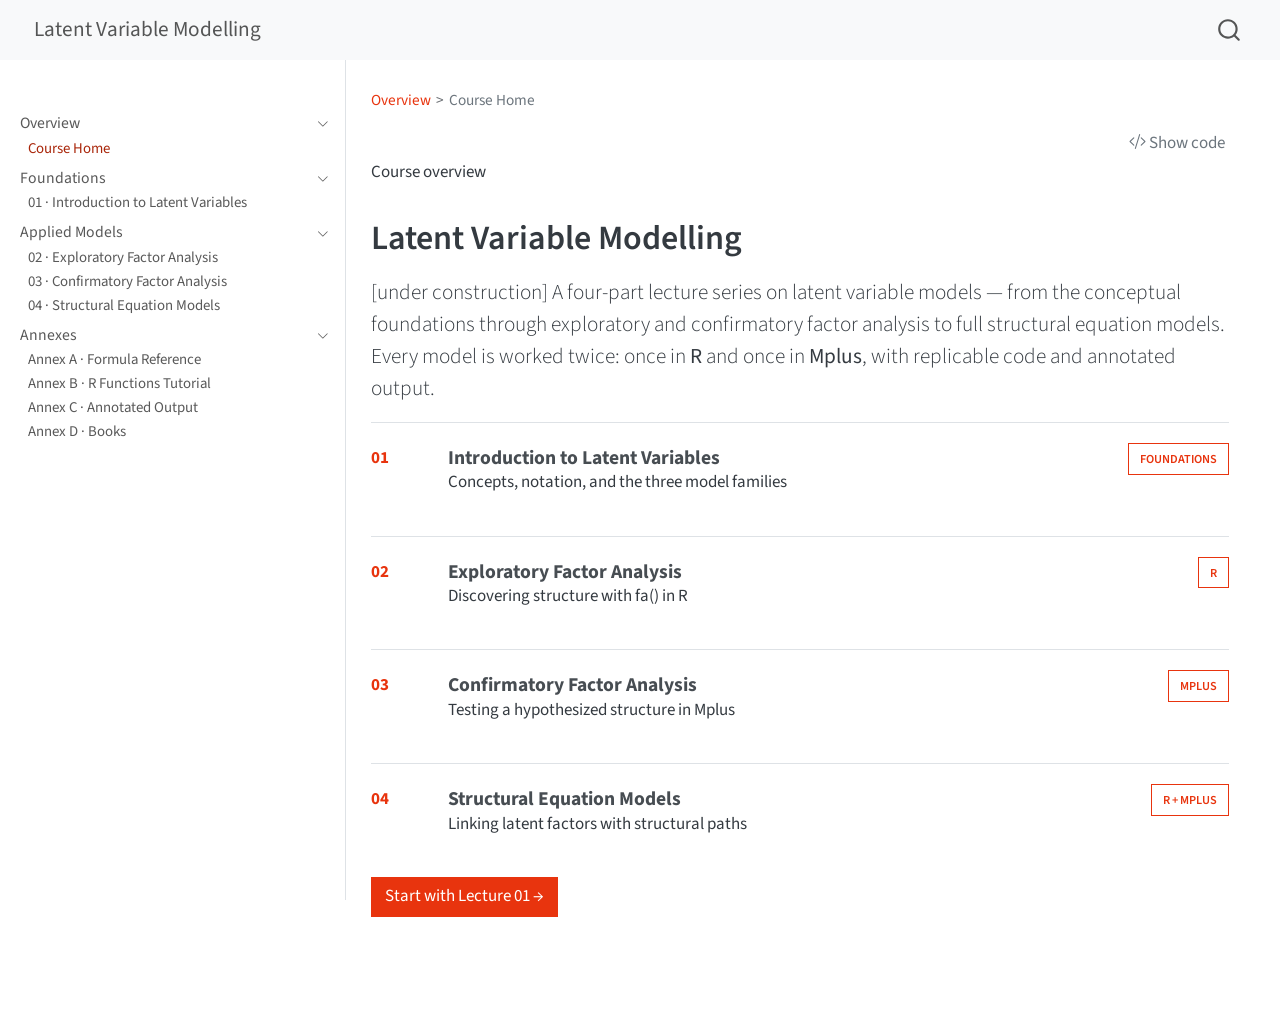
==== commit 2743f4af: "Built site for gh-pages" ====
--- a/index.html
+++ b/index.html
@@ -236,6 +236,12 @@
  <span class="menu-text">Annex C · Annotated Output</span></a>
   </div>
 </li>
+          <li class="sidebar-item">
+  <div class="sidebar-item-container"> 
+  <a href="./annexes/d-books.html" class="sidebar-item-text sidebar-link">
+ <span class="menu-text">Annex D · Books</span></a>
+  </div>
+</li>
       </ul>
   </li>
     </ul>
@@ -254,7 +260,7 @@
 <section id="latent-variable-modelling" class="level1 course-title unnumbered">
 <h1 class="course-title unnumbered">Latent Variable Modelling</h1>
 <div class="lead">
-<p>A four-part lecture series on latent variable models — from the conceptual foundations through exploratory and confirmatory factor analysis to full structural equation models. Every model is worked twice: once in <strong>R</strong> and once in <strong>Mplus</strong>, with replicable code and annotated output.</p>
+<p>[under construction] A four-part lecture series on latent variable models — from the conceptual foundations through exploratory and confirmatory factor analysis to full structural equation models. Every model is worked twice: once in <strong>R</strong> and once in <strong>Mplus</strong>, with replicable code and annotated output.</p>
 </div>
 <div class="lecture-list">
 <div class="lecture">
@@ -422,7 +428,7 @@
     }
       var localhostRegex = new RegExp(/^(?:http|https):\/\/localhost\:?[0-9]*\//);
       var mailtoRegex = new RegExp(/^mailto:/);
-        var filterRegex = new RegExp('/' + window.location.host + '/');
+        var filterRegex = new RegExp("https:\/\/dacarras\.github\.io\/psi4048\/");
       var isInternal = (href) => {
           return filterRegex.test(href) || localhostRegex.test(href) || mailtoRegex.test(href);
       }
@@ -758,61 +764,62 @@
 <span id="cb1-7"><a href="#cb1-7" aria-hidden="true" tabindex="-1"></a><span class="fu"># Latent Variable Modelling {.course-title .unnumbered}</span></span>
 <span id="cb1-8"><a href="#cb1-8" aria-hidden="true" tabindex="-1"></a></span>
 <span id="cb1-9"><a href="#cb1-9" aria-hidden="true" tabindex="-1"></a>::: {.lead}</span>
-<span id="cb1-10"><a href="#cb1-10" aria-hidden="true" tabindex="-1"></a>A four-part lecture series on latent variable models — from the conceptual</span>
-<span id="cb1-11"><a href="#cb1-11" aria-hidden="true" tabindex="-1"></a>foundations through exploratory and confirmatory factor analysis to full</span>
-<span id="cb1-12"><a href="#cb1-12" aria-hidden="true" tabindex="-1"></a>structural equation models. Every model is worked twice: once in **R** and once</span>
-<span id="cb1-13"><a href="#cb1-13" aria-hidden="true" tabindex="-1"></a>in **Mplus**, with replicable code and annotated output.</span>
-<span id="cb1-14"><a href="#cb1-14" aria-hidden="true" tabindex="-1"></a>:::</span>
-<span id="cb1-15"><a href="#cb1-15" aria-hidden="true" tabindex="-1"></a></span>
-<span id="cb1-16"><a href="#cb1-16" aria-hidden="true" tabindex="-1"></a>::: {.lecture-list}</span>
-<span id="cb1-17"><a href="#cb1-17" aria-hidden="true" tabindex="-1"></a></span>
-<span id="cb1-18"><a href="#cb1-18" aria-hidden="true" tabindex="-1"></a>:::: {.lecture}</span>
-<span id="cb1-19"><a href="#cb1-19" aria-hidden="true" tabindex="-1"></a><span class="co">[</span><span class="ot">01</span><span class="co">]</span>{.lecture-num}</span>
-<span id="cb1-20"><a href="#cb1-20" aria-hidden="true" tabindex="-1"></a></span>
-<span id="cb1-21"><a href="#cb1-21" aria-hidden="true" tabindex="-1"></a>::: {.lecture-body}</span>
-<span id="cb1-22"><a href="#cb1-22" aria-hidden="true" tabindex="-1"></a><span class="fu">#### [Introduction to Latent Variables](lectures/01-introduction.qmd)</span></span>
-<span id="cb1-23"><a href="#cb1-23" aria-hidden="true" tabindex="-1"></a>Concepts, notation, and the three model families</span>
-<span id="cb1-24"><a href="#cb1-24" aria-hidden="true" tabindex="-1"></a>:::</span>
-<span id="cb1-25"><a href="#cb1-25" aria-hidden="true" tabindex="-1"></a></span>
-<span id="cb1-26"><a href="#cb1-26" aria-hidden="true" tabindex="-1"></a><span class="co">[</span><span class="ot">Foundations</span><span class="co">]</span>{.tag}</span>
-<span id="cb1-27"><a href="#cb1-27" aria-hidden="true" tabindex="-1"></a>::::</span>
-<span id="cb1-28"><a href="#cb1-28" aria-hidden="true" tabindex="-1"></a></span>
-<span id="cb1-29"><a href="#cb1-29" aria-hidden="true" tabindex="-1"></a>:::: {.lecture}</span>
-<span id="cb1-30"><a href="#cb1-30" aria-hidden="true" tabindex="-1"></a><span class="co">[</span><span class="ot">02</span><span class="co">]</span>{.lecture-num}</span>
-<span id="cb1-31"><a href="#cb1-31" aria-hidden="true" tabindex="-1"></a></span>
-<span id="cb1-32"><a href="#cb1-32" aria-hidden="true" tabindex="-1"></a>::: {.lecture-body}</span>
-<span id="cb1-33"><a href="#cb1-33" aria-hidden="true" tabindex="-1"></a><span class="fu">#### [Exploratory Factor Analysis](lectures/02-efa.qmd)</span></span>
-<span id="cb1-34"><a href="#cb1-34" aria-hidden="true" tabindex="-1"></a>Discovering structure with fa() in R</span>
-<span id="cb1-35"><a href="#cb1-35" aria-hidden="true" tabindex="-1"></a>:::</span>
-<span id="cb1-36"><a href="#cb1-36" aria-hidden="true" tabindex="-1"></a></span>
-<span id="cb1-37"><a href="#cb1-37" aria-hidden="true" tabindex="-1"></a><span class="co">[</span><span class="ot">R</span><span class="co">]</span>{.tag}</span>
-<span id="cb1-38"><a href="#cb1-38" aria-hidden="true" tabindex="-1"></a>::::</span>
-<span id="cb1-39"><a href="#cb1-39" aria-hidden="true" tabindex="-1"></a></span>
-<span id="cb1-40"><a href="#cb1-40" aria-hidden="true" tabindex="-1"></a>:::: {.lecture}</span>
-<span id="cb1-41"><a href="#cb1-41" aria-hidden="true" tabindex="-1"></a><span class="co">[</span><span class="ot">03</span><span class="co">]</span>{.lecture-num}</span>
-<span id="cb1-42"><a href="#cb1-42" aria-hidden="true" tabindex="-1"></a></span>
-<span id="cb1-43"><a href="#cb1-43" aria-hidden="true" tabindex="-1"></a>::: {.lecture-body}</span>
-<span id="cb1-44"><a href="#cb1-44" aria-hidden="true" tabindex="-1"></a><span class="fu">#### [Confirmatory Factor Analysis](lectures/03-cfa.qmd)</span></span>
-<span id="cb1-45"><a href="#cb1-45" aria-hidden="true" tabindex="-1"></a>Testing a hypothesized structure in Mplus</span>
-<span id="cb1-46"><a href="#cb1-46" aria-hidden="true" tabindex="-1"></a>:::</span>
-<span id="cb1-47"><a href="#cb1-47" aria-hidden="true" tabindex="-1"></a></span>
-<span id="cb1-48"><a href="#cb1-48" aria-hidden="true" tabindex="-1"></a><span class="co">[</span><span class="ot">Mplus</span><span class="co">]</span>{.tag}</span>
-<span id="cb1-49"><a href="#cb1-49" aria-hidden="true" tabindex="-1"></a>::::</span>
-<span id="cb1-50"><a href="#cb1-50" aria-hidden="true" tabindex="-1"></a></span>
-<span id="cb1-51"><a href="#cb1-51" aria-hidden="true" tabindex="-1"></a>:::: {.lecture}</span>
-<span id="cb1-52"><a href="#cb1-52" aria-hidden="true" tabindex="-1"></a><span class="co">[</span><span class="ot">04</span><span class="co">]</span>{.lecture-num}</span>
-<span id="cb1-53"><a href="#cb1-53" aria-hidden="true" tabindex="-1"></a></span>
-<span id="cb1-54"><a href="#cb1-54" aria-hidden="true" tabindex="-1"></a>::: {.lecture-body}</span>
-<span id="cb1-55"><a href="#cb1-55" aria-hidden="true" tabindex="-1"></a><span class="fu">#### [Structural Equation Models](lectures/04-sem.qmd)</span></span>
-<span id="cb1-56"><a href="#cb1-56" aria-hidden="true" tabindex="-1"></a>Linking latent factors with structural paths</span>
-<span id="cb1-57"><a href="#cb1-57" aria-hidden="true" tabindex="-1"></a>:::</span>
-<span id="cb1-58"><a href="#cb1-58" aria-hidden="true" tabindex="-1"></a></span>
-<span id="cb1-59"><a href="#cb1-59" aria-hidden="true" tabindex="-1"></a><span class="co">[</span><span class="ot">R + Mplus</span><span class="co">]</span>{.tag}</span>
-<span id="cb1-60"><a href="#cb1-60" aria-hidden="true" tabindex="-1"></a>::::</span>
-<span id="cb1-61"><a href="#cb1-61" aria-hidden="true" tabindex="-1"></a></span>
-<span id="cb1-62"><a href="#cb1-62" aria-hidden="true" tabindex="-1"></a>:::</span>
-<span id="cb1-63"><a href="#cb1-63" aria-hidden="true" tabindex="-1"></a></span>
-<span id="cb1-64"><a href="#cb1-64" aria-hidden="true" tabindex="-1"></a><span class="dt">&lt;</span><span class="kw">a</span><span class="ot"> href</span><span class="op">=</span><span class="st">"lectures/01-introduction.qmd"</span><span class="ot"> class</span><span class="op">=</span><span class="st">"btn btn-primary"</span><span class="dt">&gt;</span>Start with Lecture 01 →<span class="dt">&lt;/</span><span class="kw">a</span><span class="dt">&gt;</span></span></code></pre></div><button title="Copy to Clipboard" class="code-copy-button" data-in-quarto-modal=""><i class="bi"></i></button></div>
+<span id="cb1-10"><a href="#cb1-10" aria-hidden="true" tabindex="-1"></a></span>
+<span id="cb1-11"><a href="#cb1-11" aria-hidden="true" tabindex="-1"></a><span class="co">[</span><span class="ot">under construction</span><span class="co">]</span> A four-part lecture series on latent variable models — from the conceptual</span>
+<span id="cb1-12"><a href="#cb1-12" aria-hidden="true" tabindex="-1"></a>foundations through exploratory and confirmatory factor analysis to full</span>
+<span id="cb1-13"><a href="#cb1-13" aria-hidden="true" tabindex="-1"></a>structural equation models. Every model is worked twice: once in **R** and once</span>
+<span id="cb1-14"><a href="#cb1-14" aria-hidden="true" tabindex="-1"></a>in **Mplus**, with replicable code and annotated output.</span>
+<span id="cb1-15"><a href="#cb1-15" aria-hidden="true" tabindex="-1"></a>:::</span>
+<span id="cb1-16"><a href="#cb1-16" aria-hidden="true" tabindex="-1"></a></span>
+<span id="cb1-17"><a href="#cb1-17" aria-hidden="true" tabindex="-1"></a>::: {.lecture-list}</span>
+<span id="cb1-18"><a href="#cb1-18" aria-hidden="true" tabindex="-1"></a></span>
+<span id="cb1-19"><a href="#cb1-19" aria-hidden="true" tabindex="-1"></a>:::: {.lecture}</span>
+<span id="cb1-20"><a href="#cb1-20" aria-hidden="true" tabindex="-1"></a><span class="co">[</span><span class="ot">01</span><span class="co">]</span>{.lecture-num}</span>
+<span id="cb1-21"><a href="#cb1-21" aria-hidden="true" tabindex="-1"></a></span>
+<span id="cb1-22"><a href="#cb1-22" aria-hidden="true" tabindex="-1"></a>::: {.lecture-body}</span>
+<span id="cb1-23"><a href="#cb1-23" aria-hidden="true" tabindex="-1"></a><span class="fu">#### [Introduction to Latent Variables](lectures/01-introduction.qmd)</span></span>
+<span id="cb1-24"><a href="#cb1-24" aria-hidden="true" tabindex="-1"></a>Concepts, notation, and the three model families</span>
+<span id="cb1-25"><a href="#cb1-25" aria-hidden="true" tabindex="-1"></a>:::</span>
+<span id="cb1-26"><a href="#cb1-26" aria-hidden="true" tabindex="-1"></a></span>
+<span id="cb1-27"><a href="#cb1-27" aria-hidden="true" tabindex="-1"></a><span class="co">[</span><span class="ot">Foundations</span><span class="co">]</span>{.tag}</span>
+<span id="cb1-28"><a href="#cb1-28" aria-hidden="true" tabindex="-1"></a>::::</span>
+<span id="cb1-29"><a href="#cb1-29" aria-hidden="true" tabindex="-1"></a></span>
+<span id="cb1-30"><a href="#cb1-30" aria-hidden="true" tabindex="-1"></a>:::: {.lecture}</span>
+<span id="cb1-31"><a href="#cb1-31" aria-hidden="true" tabindex="-1"></a><span class="co">[</span><span class="ot">02</span><span class="co">]</span>{.lecture-num}</span>
+<span id="cb1-32"><a href="#cb1-32" aria-hidden="true" tabindex="-1"></a></span>
+<span id="cb1-33"><a href="#cb1-33" aria-hidden="true" tabindex="-1"></a>::: {.lecture-body}</span>
+<span id="cb1-34"><a href="#cb1-34" aria-hidden="true" tabindex="-1"></a><span class="fu">#### [Exploratory Factor Analysis](lectures/02-efa.qmd)</span></span>
+<span id="cb1-35"><a href="#cb1-35" aria-hidden="true" tabindex="-1"></a>Discovering structure with fa() in R</span>
+<span id="cb1-36"><a href="#cb1-36" aria-hidden="true" tabindex="-1"></a>:::</span>
+<span id="cb1-37"><a href="#cb1-37" aria-hidden="true" tabindex="-1"></a></span>
+<span id="cb1-38"><a href="#cb1-38" aria-hidden="true" tabindex="-1"></a><span class="co">[</span><span class="ot">R</span><span class="co">]</span>{.tag}</span>
+<span id="cb1-39"><a href="#cb1-39" aria-hidden="true" tabindex="-1"></a>::::</span>
+<span id="cb1-40"><a href="#cb1-40" aria-hidden="true" tabindex="-1"></a></span>
+<span id="cb1-41"><a href="#cb1-41" aria-hidden="true" tabindex="-1"></a>:::: {.lecture}</span>
+<span id="cb1-42"><a href="#cb1-42" aria-hidden="true" tabindex="-1"></a><span class="co">[</span><span class="ot">03</span><span class="co">]</span>{.lecture-num}</span>
+<span id="cb1-43"><a href="#cb1-43" aria-hidden="true" tabindex="-1"></a></span>
+<span id="cb1-44"><a href="#cb1-44" aria-hidden="true" tabindex="-1"></a>::: {.lecture-body}</span>
+<span id="cb1-45"><a href="#cb1-45" aria-hidden="true" tabindex="-1"></a><span class="fu">#### [Confirmatory Factor Analysis](lectures/03-cfa.qmd)</span></span>
+<span id="cb1-46"><a href="#cb1-46" aria-hidden="true" tabindex="-1"></a>Testing a hypothesized structure in Mplus</span>
+<span id="cb1-47"><a href="#cb1-47" aria-hidden="true" tabindex="-1"></a>:::</span>
+<span id="cb1-48"><a href="#cb1-48" aria-hidden="true" tabindex="-1"></a></span>
+<span id="cb1-49"><a href="#cb1-49" aria-hidden="true" tabindex="-1"></a><span class="co">[</span><span class="ot">Mplus</span><span class="co">]</span>{.tag}</span>
+<span id="cb1-50"><a href="#cb1-50" aria-hidden="true" tabindex="-1"></a>::::</span>
+<span id="cb1-51"><a href="#cb1-51" aria-hidden="true" tabindex="-1"></a></span>
+<span id="cb1-52"><a href="#cb1-52" aria-hidden="true" tabindex="-1"></a>:::: {.lecture}</span>
+<span id="cb1-53"><a href="#cb1-53" aria-hidden="true" tabindex="-1"></a><span class="co">[</span><span class="ot">04</span><span class="co">]</span>{.lecture-num}</span>
+<span id="cb1-54"><a href="#cb1-54" aria-hidden="true" tabindex="-1"></a></span>
+<span id="cb1-55"><a href="#cb1-55" aria-hidden="true" tabindex="-1"></a>::: {.lecture-body}</span>
+<span id="cb1-56"><a href="#cb1-56" aria-hidden="true" tabindex="-1"></a><span class="fu">#### [Structural Equation Models](lectures/04-sem.qmd)</span></span>
+<span id="cb1-57"><a href="#cb1-57" aria-hidden="true" tabindex="-1"></a>Linking latent factors with structural paths</span>
+<span id="cb1-58"><a href="#cb1-58" aria-hidden="true" tabindex="-1"></a>:::</span>
+<span id="cb1-59"><a href="#cb1-59" aria-hidden="true" tabindex="-1"></a></span>
+<span id="cb1-60"><a href="#cb1-60" aria-hidden="true" tabindex="-1"></a><span class="co">[</span><span class="ot">R + Mplus</span><span class="co">]</span>{.tag}</span>
+<span id="cb1-61"><a href="#cb1-61" aria-hidden="true" tabindex="-1"></a>::::</span>
+<span id="cb1-62"><a href="#cb1-62" aria-hidden="true" tabindex="-1"></a></span>
+<span id="cb1-63"><a href="#cb1-63" aria-hidden="true" tabindex="-1"></a>:::</span>
+<span id="cb1-64"><a href="#cb1-64" aria-hidden="true" tabindex="-1"></a></span>
+<span id="cb1-65"><a href="#cb1-65" aria-hidden="true" tabindex="-1"></a><span class="dt">&lt;</span><span class="kw">a</span><span class="ot"> href</span><span class="op">=</span><span class="st">"lectures/01-introduction.qmd"</span><span class="ot"> class</span><span class="op">=</span><span class="st">"btn btn-primary"</span><span class="dt">&gt;</span>Start with Lecture 01 →<span class="dt">&lt;/</span><span class="kw">a</span><span class="dt">&gt;</span></span></code></pre></div><button title="Copy to Clipboard" class="code-copy-button" data-in-quarto-modal=""><i class="bi"></i></button></div>
 </div></div></div></div></div>
 </div> <!-- /content -->
 
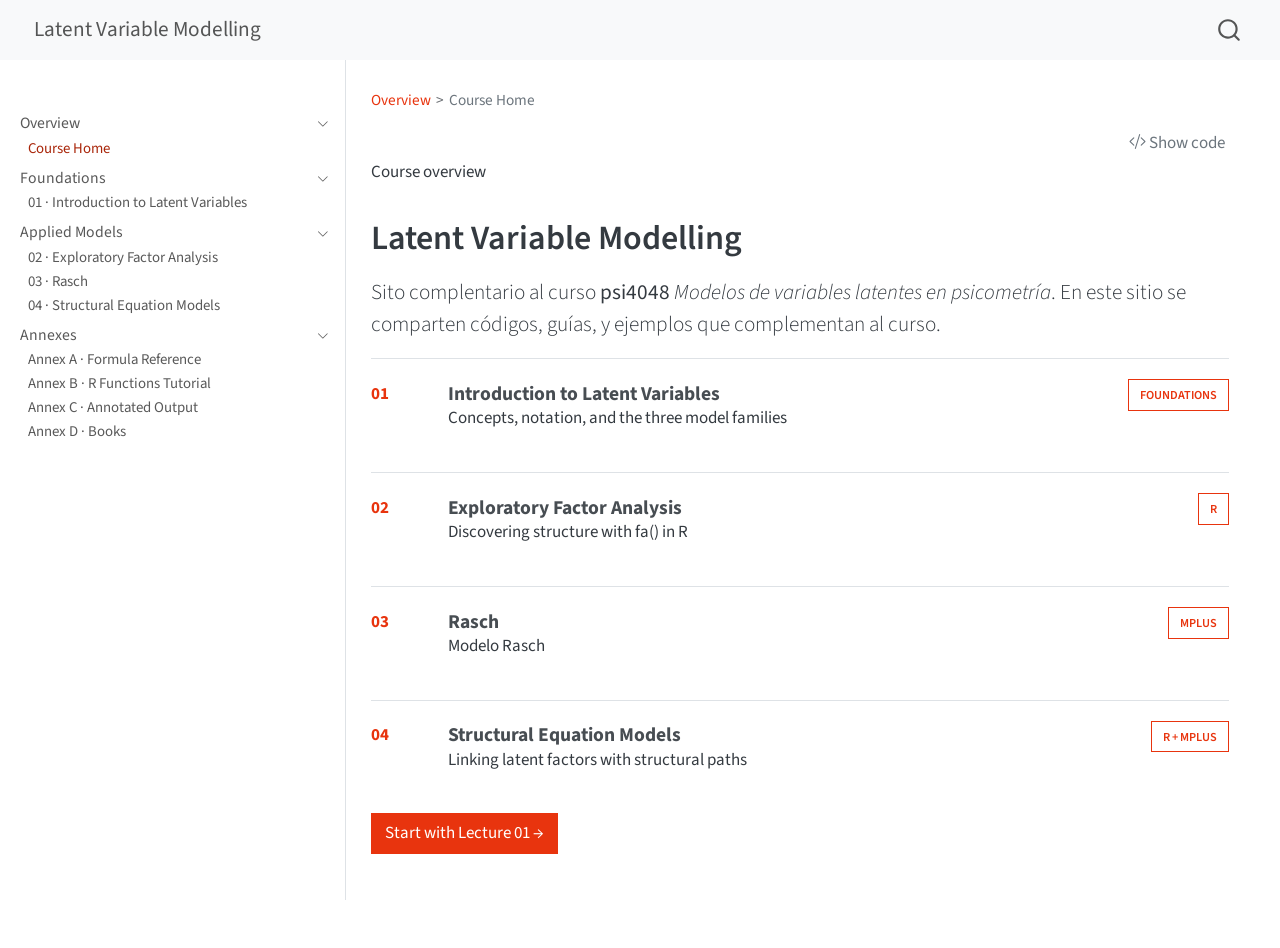
==== commit b75a008a: "Built site for gh-pages" ====
--- a/index.html
+++ b/index.html
@@ -197,8 +197,8 @@
 </li>
           <li class="sidebar-item">
   <div class="sidebar-item-container"> 
-  <a href="./lectures/03-cfa.html" class="sidebar-item-text sidebar-link">
- <span class="menu-text">03 · Confirmatory Factor Analysis</span></a>
+  <a href="./lectures/03_rasch.html" class="sidebar-item-text sidebar-link">
+ <span class="menu-text">03 · Rasch</span></a>
   </div>
 </li>
           <li class="sidebar-item">
@@ -260,7 +260,7 @@
 <section id="latent-variable-modelling" class="level1 course-title unnumbered">
 <h1 class="course-title unnumbered">Latent Variable Modelling</h1>
 <div class="lead">
-<p>[under construction] A four-part lecture series on latent variable models — from the conceptual foundations through exploratory and confirmatory factor analysis to full structural equation models. Every model is worked twice: once in <strong>R</strong> and once in <strong>Mplus</strong>, with replicable code and annotated output.</p>
+<p>Sito complentario al curso <strong>psi4048</strong> <em>Modelos de variables latentes en psicometría</em>. En este sitio se comparten códigos, guías, y ejemplos que complementan al curso.</p>
 </div>
 <div class="lecture-list">
 <div class="lecture">
@@ -281,9 +281,9 @@
 </div>
 <div class="lecture">
 <p><span class="lecture-num">03</span></p>
-<section id="confirmatory-factor-analysis" class="level4 lecture-body">
-<h4 class="anchored" data-anchor-id="confirmatory-factor-analysis"><a href="./lectures/03-cfa.html">Confirmatory Factor Analysis</a></h4>
-<p>Testing a hypothesized structure in Mplus</p>
+<section id="rasch" class="level4 lecture-body">
+<h4 class="anchored" data-anchor-id="rasch"><a href="./lectures/03_rasch.html">Rasch</a></h4>
+<p>Modelo Rasch</p>
 </section>
 <p><span class="tag">Mplus</span></p>
 </div>
@@ -759,16 +759,16 @@
 <span id="cb1-2"><a href="#cb1-2" aria-hidden="true" tabindex="-1"></a><span class="an">toc:</span><span class="co"> false</span></span>
 <span id="cb1-3"><a href="#cb1-3" aria-hidden="true" tabindex="-1"></a><span class="co">---</span></span>
 <span id="cb1-4"><a href="#cb1-4" aria-hidden="true" tabindex="-1"></a></span>
-<span id="cb1-5"><a href="#cb1-5" aria-hidden="true" tabindex="-1"></a><span class="co">[</span><span class="ot">Course overview</span><span class="co">]</span>{.kicker}</span>
+<span id="cb1-5"><a href="#cb1-5" aria-hidden="true" tabindex="-1"></a><span class="ot">[comment]: </span># remember to run <span class="in">`quarto publish gh-pages`</span> to published the rendered web.</span>
 <span id="cb1-6"><a href="#cb1-6" aria-hidden="true" tabindex="-1"></a></span>
-<span id="cb1-7"><a href="#cb1-7" aria-hidden="true" tabindex="-1"></a><span class="fu"># Latent Variable Modelling {.course-title .unnumbered}</span></span>
+<span id="cb1-7"><a href="#cb1-7" aria-hidden="true" tabindex="-1"></a><span class="co">[</span><span class="ot">Course overview</span><span class="co">]</span>{.kicker}</span>
 <span id="cb1-8"><a href="#cb1-8" aria-hidden="true" tabindex="-1"></a></span>
-<span id="cb1-9"><a href="#cb1-9" aria-hidden="true" tabindex="-1"></a>::: {.lead}</span>
+<span id="cb1-9"><a href="#cb1-9" aria-hidden="true" tabindex="-1"></a><span class="fu"># Latent Variable Modelling {.course-title .unnumbered}</span></span>
 <span id="cb1-10"><a href="#cb1-10" aria-hidden="true" tabindex="-1"></a></span>
-<span id="cb1-11"><a href="#cb1-11" aria-hidden="true" tabindex="-1"></a><span class="co">[</span><span class="ot">under construction</span><span class="co">]</span> A four-part lecture series on latent variable models — from the conceptual</span>
-<span id="cb1-12"><a href="#cb1-12" aria-hidden="true" tabindex="-1"></a>foundations through exploratory and confirmatory factor analysis to full</span>
-<span id="cb1-13"><a href="#cb1-13" aria-hidden="true" tabindex="-1"></a>structural equation models. Every model is worked twice: once in **R** and once</span>
-<span id="cb1-14"><a href="#cb1-14" aria-hidden="true" tabindex="-1"></a>in **Mplus**, with replicable code and annotated output.</span>
+<span id="cb1-11"><a href="#cb1-11" aria-hidden="true" tabindex="-1"></a>::: {.lead}</span>
+<span id="cb1-12"><a href="#cb1-12" aria-hidden="true" tabindex="-1"></a></span>
+<span id="cb1-13"><a href="#cb1-13" aria-hidden="true" tabindex="-1"></a>Sito complentario al curso **psi4048** _Modelos de variables latentes en psicometría_. En este sitio se comparten códigos, guías, y ejemplos que complementan al curso.</span>
+<span id="cb1-14"><a href="#cb1-14" aria-hidden="true" tabindex="-1"></a></span>
 <span id="cb1-15"><a href="#cb1-15" aria-hidden="true" tabindex="-1"></a>:::</span>
 <span id="cb1-16"><a href="#cb1-16" aria-hidden="true" tabindex="-1"></a></span>
 <span id="cb1-17"><a href="#cb1-17" aria-hidden="true" tabindex="-1"></a>::: {.lecture-list}</span>
@@ -799,8 +799,8 @@
 <span id="cb1-42"><a href="#cb1-42" aria-hidden="true" tabindex="-1"></a><span class="co">[</span><span class="ot">03</span><span class="co">]</span>{.lecture-num}</span>
 <span id="cb1-43"><a href="#cb1-43" aria-hidden="true" tabindex="-1"></a></span>
 <span id="cb1-44"><a href="#cb1-44" aria-hidden="true" tabindex="-1"></a>::: {.lecture-body}</span>
-<span id="cb1-45"><a href="#cb1-45" aria-hidden="true" tabindex="-1"></a><span class="fu">#### [Confirmatory Factor Analysis](lectures/03-cfa.qmd)</span></span>
-<span id="cb1-46"><a href="#cb1-46" aria-hidden="true" tabindex="-1"></a>Testing a hypothesized structure in Mplus</span>
+<span id="cb1-45"><a href="#cb1-45" aria-hidden="true" tabindex="-1"></a><span class="fu">#### [Rasch](lectures/03_rasch.qmd)</span></span>
+<span id="cb1-46"><a href="#cb1-46" aria-hidden="true" tabindex="-1"></a>Modelo Rasch</span>
 <span id="cb1-47"><a href="#cb1-47" aria-hidden="true" tabindex="-1"></a>:::</span>
 <span id="cb1-48"><a href="#cb1-48" aria-hidden="true" tabindex="-1"></a></span>
 <span id="cb1-49"><a href="#cb1-49" aria-hidden="true" tabindex="-1"></a><span class="co">[</span><span class="ot">Mplus</span><span class="co">]</span>{.tag}</span>
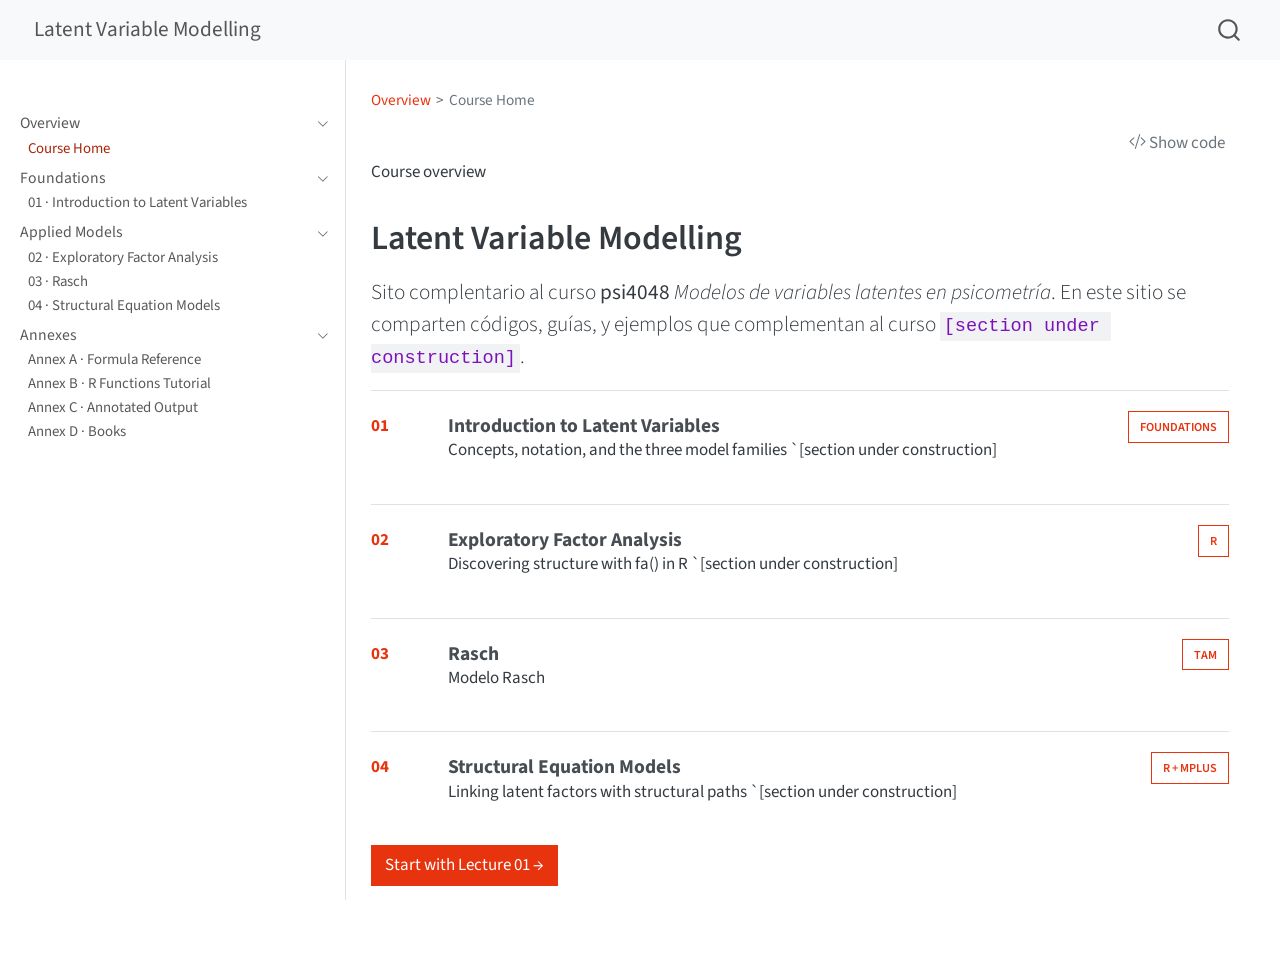
==== commit c506fdd5: "Built site for gh-pages" ====
--- a/index.html
+++ b/index.html
@@ -260,14 +260,14 @@
 <section id="latent-variable-modelling" class="level1 course-title unnumbered">
 <h1 class="course-title unnumbered">Latent Variable Modelling</h1>
 <div class="lead">
-<p>Sito complentario al curso <strong>psi4048</strong> <em>Modelos de variables latentes en psicometría</em>. En este sitio se comparten códigos, guías, y ejemplos que complementan al curso.</p>
+<p>Sito complentario al curso <strong>psi4048</strong> <em>Modelos de variables latentes en psicometría</em>. En este sitio se comparten códigos, guías, y ejemplos que complementan al curso <code>[section under construction]</code>.</p>
 </div>
 <div class="lecture-list">
 <div class="lecture">
 <p><span class="lecture-num">01</span></p>
 <section id="introduction-to-latent-variables" class="level4 lecture-body">
 <h4 class="anchored" data-anchor-id="introduction-to-latent-variables"><a href="./lectures/01-introduction.html">Introduction to Latent Variables</a></h4>
-<p>Concepts, notation, and the three model families</p>
+<p>Concepts, notation, and the three model families `[section under construction]</p>
 </section>
 <p><span class="tag">Foundations</span></p>
 </div>
@@ -275,7 +275,7 @@
 <p><span class="lecture-num">02</span></p>
 <section id="exploratory-factor-analysis" class="level4 lecture-body">
 <h4 class="anchored" data-anchor-id="exploratory-factor-analysis"><a href="./lectures/02-efa.html">Exploratory Factor Analysis</a></h4>
-<p>Discovering structure with fa() in R</p>
+<p>Discovering structure with fa() in R `[section under construction]</p>
 </section>
 <p><span class="tag">R</span></p>
 </div>
@@ -285,13 +285,13 @@
 <h4 class="anchored" data-anchor-id="rasch"><a href="./lectures/03_rasch.html">Rasch</a></h4>
 <p>Modelo Rasch</p>
 </section>
-<p><span class="tag">Mplus</span></p>
+<p><span class="tag">TAM</span></p>
 </div>
 <div class="lecture">
 <p><span class="lecture-num">04</span></p>
 <section id="structural-equation-models" class="level4 lecture-body">
 <h4 class="anchored" data-anchor-id="structural-equation-models"><a href="./lectures/04-sem.html">Structural Equation Models</a></h4>
-<p>Linking latent factors with structural paths</p>
+<p>Linking latent factors with structural paths `[section under construction]</p>
 </section>
 <p><span class="tag">R + Mplus</span></p>
 </div>
@@ -767,7 +767,7 @@
 <span id="cb1-10"><a href="#cb1-10" aria-hidden="true" tabindex="-1"></a></span>
 <span id="cb1-11"><a href="#cb1-11" aria-hidden="true" tabindex="-1"></a>::: {.lead}</span>
 <span id="cb1-12"><a href="#cb1-12" aria-hidden="true" tabindex="-1"></a></span>
-<span id="cb1-13"><a href="#cb1-13" aria-hidden="true" tabindex="-1"></a>Sito complentario al curso **psi4048** _Modelos de variables latentes en psicometría_. En este sitio se comparten códigos, guías, y ejemplos que complementan al curso.</span>
+<span id="cb1-13"><a href="#cb1-13" aria-hidden="true" tabindex="-1"></a>Sito complentario al curso **psi4048** _Modelos de variables latentes en psicometría_. En este sitio se comparten códigos, guías, y ejemplos que complementan al curso <span class="in">`[section under construction]`</span>.</span>
 <span id="cb1-14"><a href="#cb1-14" aria-hidden="true" tabindex="-1"></a></span>
 <span id="cb1-15"><a href="#cb1-15" aria-hidden="true" tabindex="-1"></a>:::</span>
 <span id="cb1-16"><a href="#cb1-16" aria-hidden="true" tabindex="-1"></a></span>
@@ -778,7 +778,7 @@
 <span id="cb1-21"><a href="#cb1-21" aria-hidden="true" tabindex="-1"></a></span>
 <span id="cb1-22"><a href="#cb1-22" aria-hidden="true" tabindex="-1"></a>::: {.lecture-body}</span>
 <span id="cb1-23"><a href="#cb1-23" aria-hidden="true" tabindex="-1"></a><span class="fu">#### [Introduction to Latent Variables](lectures/01-introduction.qmd)</span></span>
-<span id="cb1-24"><a href="#cb1-24" aria-hidden="true" tabindex="-1"></a>Concepts, notation, and the three model families</span>
+<span id="cb1-24"><a href="#cb1-24" aria-hidden="true" tabindex="-1"></a>Concepts, notation, and the three model families `<span class="co">[</span><span class="ot">section under construction</span><span class="co">]</span></span>
 <span id="cb1-25"><a href="#cb1-25" aria-hidden="true" tabindex="-1"></a>:::</span>
 <span id="cb1-26"><a href="#cb1-26" aria-hidden="true" tabindex="-1"></a></span>
 <span id="cb1-27"><a href="#cb1-27" aria-hidden="true" tabindex="-1"></a><span class="co">[</span><span class="ot">Foundations</span><span class="co">]</span>{.tag}</span>
@@ -789,7 +789,7 @@
 <span id="cb1-32"><a href="#cb1-32" aria-hidden="true" tabindex="-1"></a></span>
 <span id="cb1-33"><a href="#cb1-33" aria-hidden="true" tabindex="-1"></a>::: {.lecture-body}</span>
 <span id="cb1-34"><a href="#cb1-34" aria-hidden="true" tabindex="-1"></a><span class="fu">#### [Exploratory Factor Analysis](lectures/02-efa.qmd)</span></span>
-<span id="cb1-35"><a href="#cb1-35" aria-hidden="true" tabindex="-1"></a>Discovering structure with fa() in R</span>
+<span id="cb1-35"><a href="#cb1-35" aria-hidden="true" tabindex="-1"></a>Discovering structure with fa() in R `<span class="co">[</span><span class="ot">section under construction</span><span class="co">]</span></span>
 <span id="cb1-36"><a href="#cb1-36" aria-hidden="true" tabindex="-1"></a>:::</span>
 <span id="cb1-37"><a href="#cb1-37" aria-hidden="true" tabindex="-1"></a></span>
 <span id="cb1-38"><a href="#cb1-38" aria-hidden="true" tabindex="-1"></a><span class="co">[</span><span class="ot">R</span><span class="co">]</span>{.tag}</span>
@@ -803,7 +803,7 @@
 <span id="cb1-46"><a href="#cb1-46" aria-hidden="true" tabindex="-1"></a>Modelo Rasch</span>
 <span id="cb1-47"><a href="#cb1-47" aria-hidden="true" tabindex="-1"></a>:::</span>
 <span id="cb1-48"><a href="#cb1-48" aria-hidden="true" tabindex="-1"></a></span>
-<span id="cb1-49"><a href="#cb1-49" aria-hidden="true" tabindex="-1"></a><span class="co">[</span><span class="ot">Mplus</span><span class="co">]</span>{.tag}</span>
+<span id="cb1-49"><a href="#cb1-49" aria-hidden="true" tabindex="-1"></a><span class="co">[</span><span class="ot">TAM</span><span class="co">]</span>{.tag}</span>
 <span id="cb1-50"><a href="#cb1-50" aria-hidden="true" tabindex="-1"></a>::::</span>
 <span id="cb1-51"><a href="#cb1-51" aria-hidden="true" tabindex="-1"></a></span>
 <span id="cb1-52"><a href="#cb1-52" aria-hidden="true" tabindex="-1"></a>:::: {.lecture}</span>
@@ -811,7 +811,7 @@
 <span id="cb1-54"><a href="#cb1-54" aria-hidden="true" tabindex="-1"></a></span>
 <span id="cb1-55"><a href="#cb1-55" aria-hidden="true" tabindex="-1"></a>::: {.lecture-body}</span>
 <span id="cb1-56"><a href="#cb1-56" aria-hidden="true" tabindex="-1"></a><span class="fu">#### [Structural Equation Models](lectures/04-sem.qmd)</span></span>
-<span id="cb1-57"><a href="#cb1-57" aria-hidden="true" tabindex="-1"></a>Linking latent factors with structural paths</span>
+<span id="cb1-57"><a href="#cb1-57" aria-hidden="true" tabindex="-1"></a>Linking latent factors with structural paths `<span class="co">[</span><span class="ot">section under construction</span><span class="co">]</span></span>
 <span id="cb1-58"><a href="#cb1-58" aria-hidden="true" tabindex="-1"></a>:::</span>
 <span id="cb1-59"><a href="#cb1-59" aria-hidden="true" tabindex="-1"></a></span>
 <span id="cb1-60"><a href="#cb1-60" aria-hidden="true" tabindex="-1"></a><span class="co">[</span><span class="ot">R + Mplus</span><span class="co">]</span>{.tag}</span>
